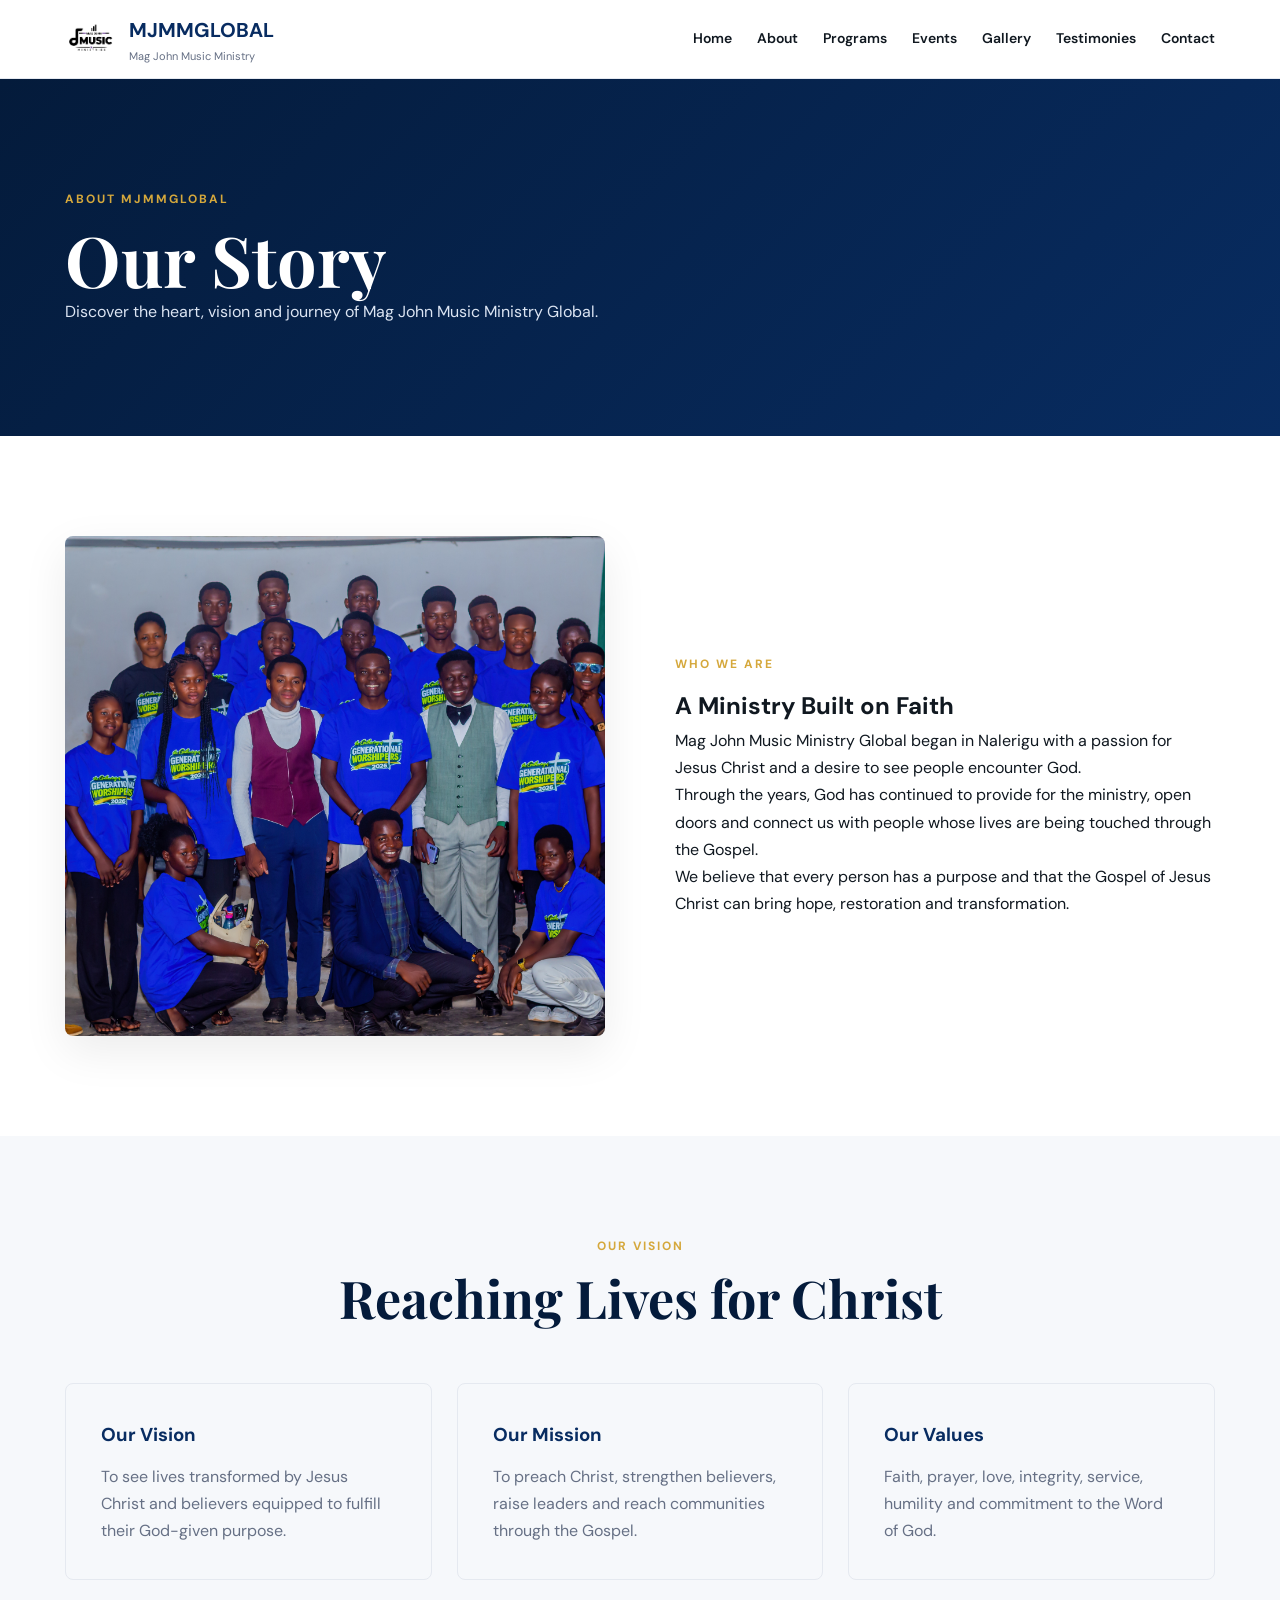
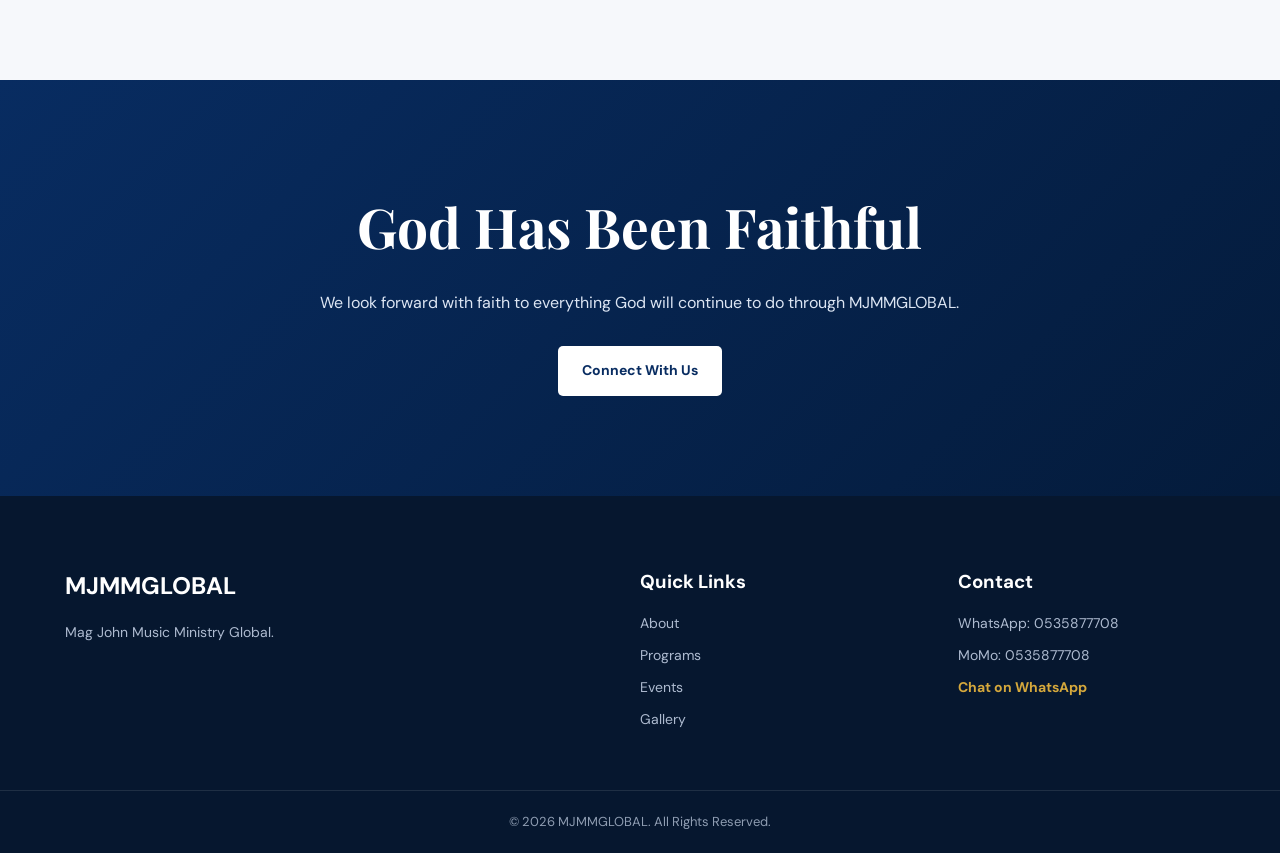
==== about.html @ 942d0200 "Add files via upload" ====
<!DOCTYPE html><html lang="en"><head><meta charset="UTF-8"><meta name="viewport" content="width=device-width, initial-scale=1.0"><title>About Us | MJMMGLOBAL</title><link rel="stylesheet" href="css/style.css"></head><body><header class="header"><div class="container nav-container"><a href="index.html" class="brand"><img src="images/logo.png" alt="MJMMGLOBAL"><div><strong>MJMMGLOBAL</strong><span>Mag John Music Ministry</span></div></a><button class="menu-toggle" id="menuToggle">☰</button><nav id="mainNav"><a href="index.html">Home</a><a href="about.html">About</a><a href="programs.html">Programs</a><a href="events.html">Events</a><a href="gallery.html">Gallery</a><a href="testimonies.html">Testimonies</a><a href="contact.html">Contact</a></nav></div></header><section class="page-hero"><div class="container"><p class="section-label">ABOUT MJMMGLOBAL</p><h1>Our Story</h1><p>Discover the heart, vision and journey of Mag John Music Ministry Global.</p></div></section><section class="section"><div class="container two-column"><div class="image-box"><img src="images/ministry-group.jpg" alt="MJMMGLOBAL Ministry"></div><div><p class="section-label">WHO WE ARE</p><h2>A Ministry Built on Faith</h2><p>Mag John Music Ministry Global began in Nalerigu with a passion for Jesus Christ and a desire to see people encounter God.</p><p>Through the years, God has continued to provide for the ministry, open doors and connect us with people whose lives are being touched through the Gospel.</p><p>We believe that every person has a purpose and that the Gospel of Jesus Christ can bring hope, restoration and transformation.</p></div></div></section><section class="section soft-bg"><div class="container"><div class="section-heading"><p class="section-label">OUR VISION</p><h2>Reaching Lives for Christ</h2></div><div class="vision-grid"><div class="vision-card"><h3>Our Vision</h3><p>To see lives transformed by Jesus Christ and believers equipped to fulfill their God-given purpose.</p></div><div class="vision-card"><h3>Our Mission</h3><p>To preach Christ, strengthen believers, raise leaders and reach communities through the Gospel.</p></div><div class="vision-card"><h3>Our Values</h3><p>Faith, prayer, love, integrity, service, humility and commitment to the Word of God.</p></div></div></div></section><section class="cta"><div class="container"><h2>God Has Been Faithful</h2><p>We look forward with faith to everything God will continue to do through MJMMGLOBAL.</p><a href="contact.html" class="btn btn-light">Connect With Us</a></div></section><footer><div class="container footer-grid"><div><a href="index.html" class="footer-brand">MJMMGLOBAL</a><p>Mag John Music Ministry Global.</p></div><div><h3>Quick Links</h3><a href="about.html">About</a><a href="programs.html">Programs</a><a href="events.html">Events</a><a href="gallery.html">Gallery</a></div><div><h3>Contact</h3><p>WhatsApp: 0535877708</p><p>MoMo: 0535877708</p><a class="whatsapp" href="https://wa.me/233535877708" target="_blank">Chat on WhatsApp</a></div></div><div class="copyright">© <span id="year"></span> MJMMGLOBAL. All Rights Reserved.</div></footer><script src="js/script.js"></script></body></html>
---- css/style.css ----
@import url('https://fonts.googleapis.com/css2?family=DM+Sans:wght@400;500;600;700&family=Playfair+Display:wght@600;700&display=swap');
:root{--blue:#082c61;--dark:#041b3b;--gold:#d5a83c;--white:#fff;--black:#101820;--gray:#667085;--light:#f6f8fb;--border:#e5e9f0;--shadow:0 15px 45px rgba(0,0,0,.08)}
*{box-sizing:border-box;margin:0;padding:0}html{scroll-behavior:smooth}body{font-family:'DM Sans',sans-serif;color:var(--black);line-height:1.7}img{max-width:100%;display:block}a{text-decoration:none;color:inherit}.container{width:min(1150px,92%);margin:auto}
.header{position:sticky;top:0;z-index:1000;background:#fff;border-bottom:1px solid var(--border)}.nav-container{min-height:78px;display:flex;align-items:center;justify-content:space-between;gap:30px}.brand{display:flex;align-items:center;gap:12px}.brand img{width:52px;height:52px;object-fit:contain}.brand strong{display:block;color:var(--blue);font-size:20px}.brand span{display:block;color:var(--gray);font-size:11px}nav{display:flex;gap:25px}nav a{font-size:14px;font-weight:600}nav a:hover,nav a.active{color:var(--blue)}.menu-toggle{display:none;border:0;background:none;font-size:28px}
.hero{min-height:690px;display:flex;align-items:center;position:relative;background:url('../images/ministry-group.jpg') center/cover;color:#fff}.hero-overlay{position:absolute;inset:0;background:linear-gradient(90deg,rgba(4,27,59,.94),rgba(4,27,59,.68),rgba(4,27,59,.25))}.hero-content{position:relative;max-width:760px}.small-title,.section-label{color:var(--gold);font-size:12px;font-weight:700;letter-spacing:2px;text-transform:uppercase;margin-bottom:12px}.hero h1{font-family:'Playfair Display',serif;font-size:clamp(45px,7vw,82px);line-height:1.05;margin-bottom:25px}.hero-text{max-width:650px;font-size:18px;margin-bottom:35px}.hero-buttons{display:flex;gap:14px;flex-wrap:wrap}
.btn{display:inline-flex;align-items:center;justify-content:center;padding:13px 24px;border-radius:5px;font-weight:700;font-size:14px;border:0;cursor:pointer}.btn-primary{background:var(--blue);color:#fff}.btn-light{background:#fff;color:var(--blue)}.section{padding:100px 0}.section-heading{max-width:700px;margin:0 auto 55px;text-align:center}.section-heading h2,.content h2,.mission-content h2{font-family:'Playfair Display',serif;font-size:clamp(34px,5vw,52px);line-height:1.15;color:var(--dark);margin-bottom:20px}.section-heading p:not(.section-label),.content p,.mission-content>p{color:var(--gray)}.two-column,.mission-grid,.contact-grid{display:grid;grid-template-columns:1fr 1fr;gap:70px;align-items:center}.image-box{border-radius:8px;overflow:hidden;box-shadow:var(--shadow)}.image-box img,.mission-image img{width:100%;height:500px;object-fit:cover}.content p{margin-bottom:18px}.text-link{display:inline-block;margin-top:15px;font-weight:700;color:var(--blue)}
.impact{padding:90px 0;background:linear-gradient(135deg,var(--dark),var(--blue));color:#fff}.light h2,.light p{color:#fff}.stats{display:grid;grid-template-columns:repeat(3,1fr);gap:25px;text-align:center}.stat-box{padding:30px;border:1px solid #ffffff22;background:#ffffff0d;border-radius:8px}.stat-box strong{display:block;font-family:'Playfair Display',serif;font-size:48px;color:var(--gold)}.story-grid,.vision-grid{display:grid;grid-template-columns:repeat(3,1fr);gap:25px}.story-card,.vision-card,.program-card,.service-card{padding:35px;border:1px solid var(--border);border-radius:8px}.story-number{color:var(--gold);font-weight:700;margin-bottom:20px}.story-card h3,.vision-card h3,.service-card h3,.program-card h2{color:var(--blue);margin-bottom:12px}.story-card p,.vision-card p,.service-card p,.program-card p{color:var(--gray)}
.mission-section,.soft-bg,.support{padding:100px 0;background:var(--light)}.mission-list div{display:flex;gap:12px;margin:13px 0}.mission-list span{color:var(--gold);font-weight:bold}.cards{display:grid;grid-template-columns:repeat(4,1fr);gap:20px;margin-bottom:40px}.program-grid{display:grid;grid-template-columns:repeat(3,1fr);gap:25px}.service-icon{font-size:30px;margin-bottom:18px}.center{text-align:center}.cta{padding:100px 20px;text-align:center;color:#fff;background:linear-gradient(135deg,var(--blue),var(--dark))}.cta h2{font-family:'Playfair Display',serif;font-size:clamp(36px,5vw,55px);margin-bottom:15px}.cta p{max-width:650px;margin:0 auto 30px;color:#dce5f3}.support-box{display:flex;justify-content:space-between;align-items:center;gap:40px;background:#fff;padding:45px;border-radius:10px;box-shadow:var(--shadow)}.support-box h2{font-family:'Playfair Display',serif;font-size:38px;color:var(--dark)}.support-box p{color:var(--gray)}.momo{min-width:260px;padding:25px;text-align:center;border:1px solid var(--border);border-radius:8px}.momo span{display:block;color:var(--gold);font-weight:700}.momo strong{display:block;font-size:28px;color:var(--blue)}
.page-hero{padding:110px 0;color:#fff;background:linear-gradient(135deg,var(--dark),var(--blue))}.page-hero h1{font-family:'Playfair Display',serif;font-size:clamp(45px,6vw,70px);line-height:1.1}.page-hero p:not(.section-label){color:#dce5f3;max-width:650px}.event-card{display:grid;grid-template-columns:150px 1fr;gap:40px;padding:40px;border:1px solid var(--border);border-radius:8px;margin-bottom:25px}.event-date{background:var(--blue);color:#fff;min-height:140px;display:flex;flex-direction:column;align-items:center;justify-content:center;border-radius:8px}.event-date strong{font-family:'Playfair Display',serif;font-size:32px}.event-info h2{font-family:'Playfair Display',serif;font-size:35px;color:var(--dark)}.event-info p:not(.section-label){color:var(--gray)}.event-details{display:flex;gap:20px;flex-wrap:wrap;color:var(--blue);font-weight:600}.gallery{display:grid;grid-template-columns:repeat(3,1fr);gap:18px}.gallery img{width:100%;height:300px;object-fit:cover;border-radius:8px}.testimony-box{max-width:800px;margin:auto;padding:60px 40px;text-align:center;background:var(--light);border-radius:10px}.quote{font-size:80px;color:var(--gold);height:70px}.testimony-box h2{font-family:'Playfair Display',serif;font-size:40px;color:var(--blue)}.contact-grid{align-items:start}.contact-grid h2{font-family:'Playfair Display',serif;font-size:42px;color:var(--dark)}.contact-item{display:flex;flex-direction:column;padding:17px 0;border-bottom:1px solid var(--border)}.contact-item strong{color:var(--blue)}.contact-item a{color:var(--gold);font-weight:700}.contact-form{background:var(--light);padding:35px;border-radius:8px}.contact-form input,.contact-form textarea{width:100%;padding:15px;border:1px solid var(--border);border-radius:5px;margin-bottom:15px;font-family:inherit}
footer{background:#06172f;color:#fff;padding-top:70px}.footer-grid{display:grid;grid-template-columns:2fr 1fr 1fr;gap:60px;padding-bottom:50px}.footer-brand{display:block;color:#fff;font-size:24px;font-weight:700;margin-bottom:15px}.footer-grid p,.footer-grid a:not(.footer-brand){color:#aebbd0;font-size:14px;display:block;margin-bottom:8px}.footer-grid h3{margin-bottom:15px}.whatsapp{color:var(--gold)!important;font-weight:700}.copyright{padding:20px;border-top:1px solid #ffffff1a;text-align:center;color:#8f9db2;font-size:13px}.reveal{opacity:0;transform:translateY(25px);transition:.7s}.reveal.show{opacity:1;transform:translateY(0)}
@media(max-width:900px){nav{position:absolute;top:78px;left:0;right:0;background:#fff;padding:20px;display:none;flex-direction:column;border-bottom:1px solid var(--border)}nav.open{display:flex}.menu-toggle{display:block}.two-column,.mission-grid,.contact-grid{grid-template-columns:1fr}.cards{grid-template-columns:repeat(2,1fr)}.story-grid,.vision-grid,.program-grid{grid-template-columns:1fr 1fr}.footer-grid{grid-template-columns:1fr 1fr}}@media(max-width:600px){.section{padding:70px 0}.hero{min-height:650px}.hero h1{font-size:48px}.stats,.cards,.story-grid,.vision-grid,.program-grid,.gallery{grid-template-columns:1fr}.support-box{flex-direction:column;align-items:flex-start;padding:30px}.momo{width:100%}.event-card{grid-template-columns:1fr;padding:25px}.footer-grid{grid-template-columns:1fr}.page-hero{padding:80px 0}}
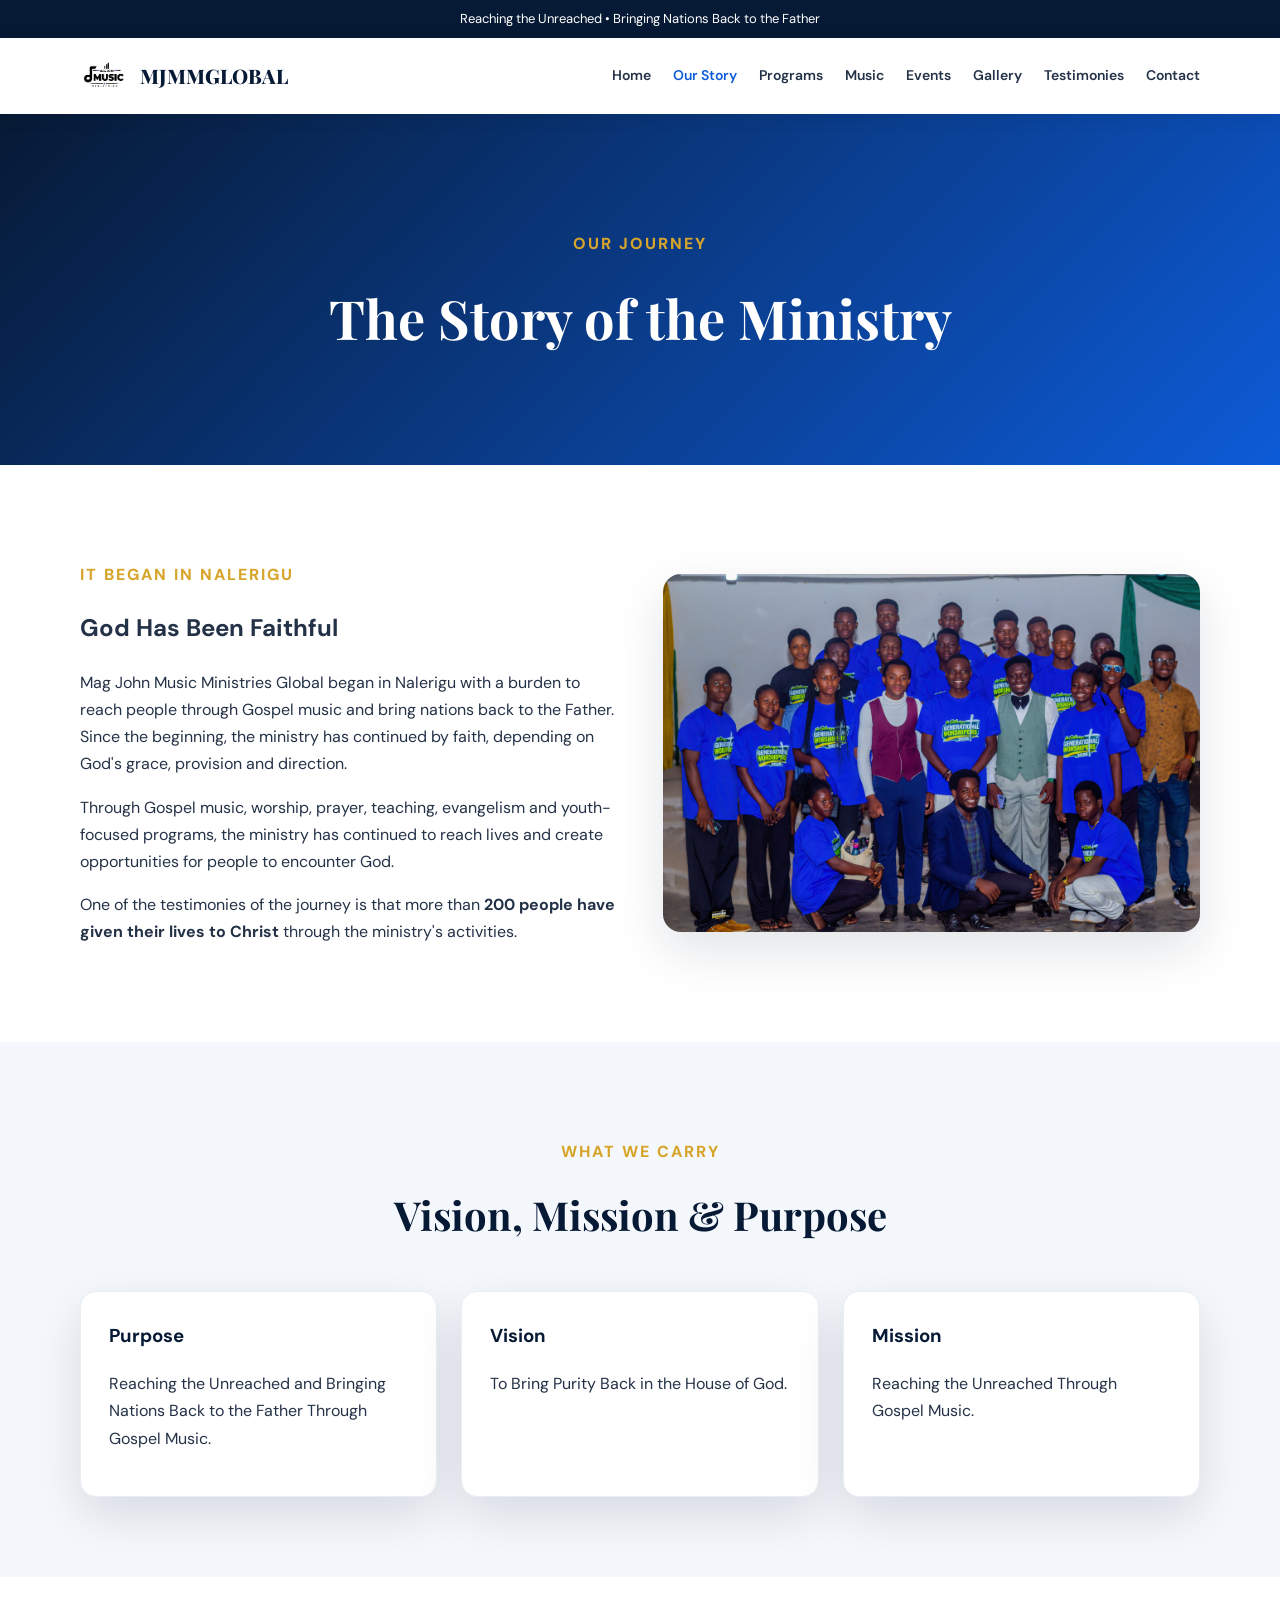
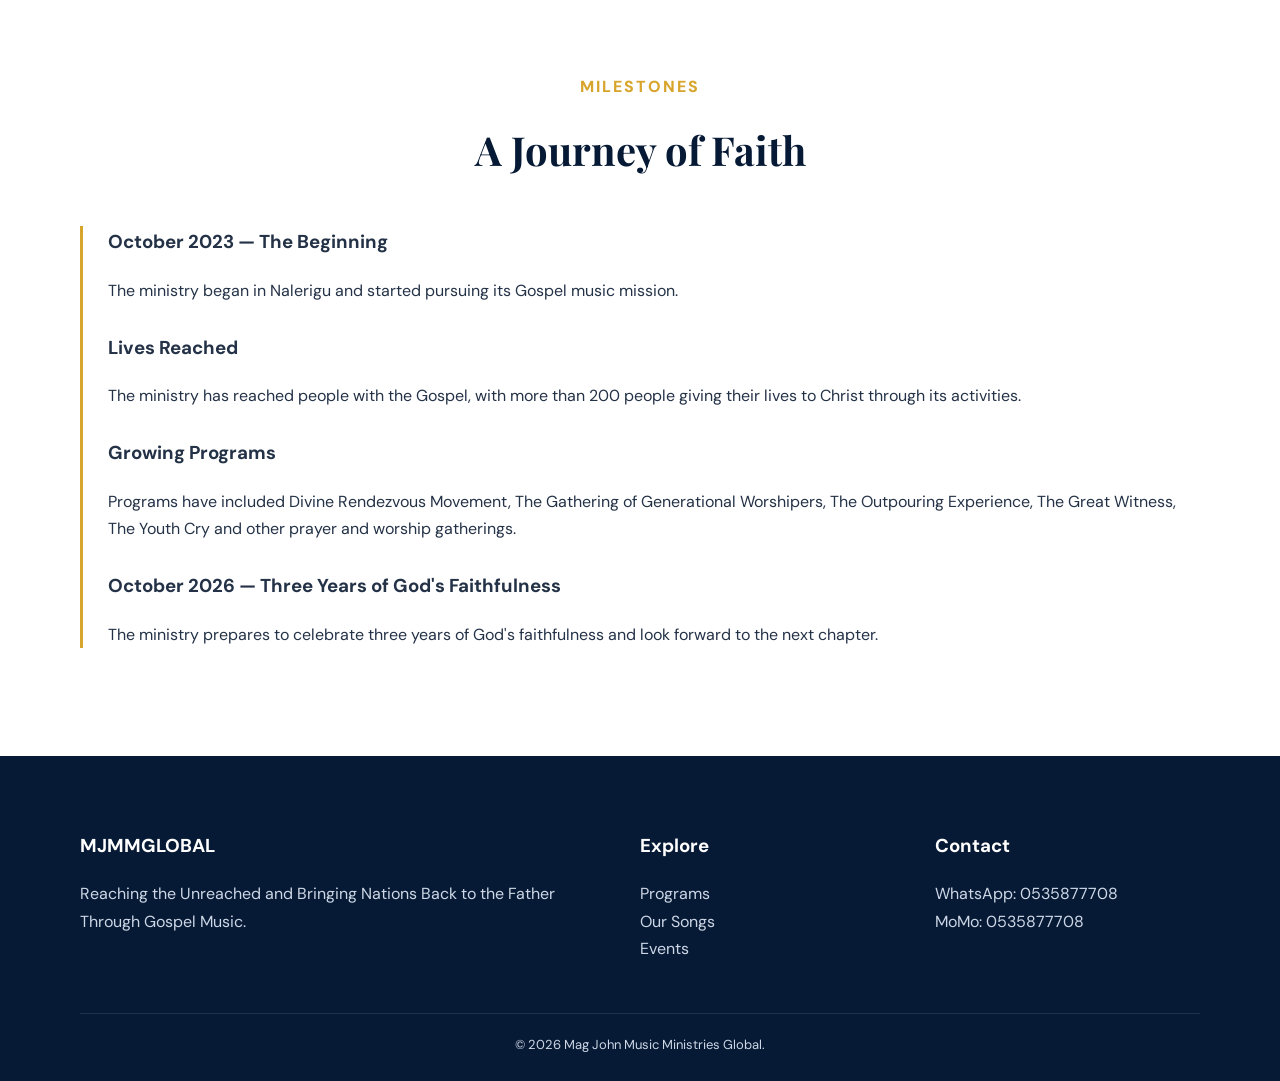
==== commit 260d3fe2: "Update about.html" ====
--- a/about.html
+++ b/about.html
@@ -1 +1 @@
-<!DOCTYPE html><html lang="en"><head><meta charset="UTF-8"><meta name="viewport" content="width=device-width, initial-scale=1.0"><title>About Us | MJMMGLOBAL</title><link rel="stylesheet" href="css/style.css"></head><body><header class="header"><div class="container nav-container"><a href="index.html" class="brand"><img src="images/logo.png" alt="MJMMGLOBAL"><div><strong>MJMMGLOBAL</strong><span>Mag John Music Ministry</span></div></a><button class="menu-toggle" id="menuToggle">☰</button><nav id="mainNav"><a href="index.html">Home</a><a href="about.html">About</a><a href="programs.html">Programs</a><a href="events.html">Events</a><a href="gallery.html">Gallery</a><a href="testimonies.html">Testimonies</a><a href="contact.html">Contact</a></nav></div></header><section class="page-hero"><div class="container"><p class="section-label">ABOUT MJMMGLOBAL</p><h1>Our Story</h1><p>Discover the heart, vision and journey of Mag John Music Ministry Global.</p></div></section><section class="section"><div class="container two-column"><div class="image-box"><img src="images/ministry-group.jpg" alt="MJMMGLOBAL Ministry"></div><div><p class="section-label">WHO WE ARE</p><h2>A Ministry Built on Faith</h2><p>Mag John Music Ministry Global began in Nalerigu with a passion for Jesus Christ and a desire to see people encounter God.</p><p>Through the years, God has continued to provide for the ministry, open doors and connect us with people whose lives are being touched through the Gospel.</p><p>We believe that every person has a purpose and that the Gospel of Jesus Christ can bring hope, restoration and transformation.</p></div></div></section><section class="section soft-bg"><div class="container"><div class="section-heading"><p class="section-label">OUR VISION</p><h2>Reaching Lives for Christ</h2></div><div class="vision-grid"><div class="vision-card"><h3>Our Vision</h3><p>To see lives transformed by Jesus Christ and believers equipped to fulfill their God-given purpose.</p></div><div class="vision-card"><h3>Our Mission</h3><p>To preach Christ, strengthen believers, raise leaders and reach communities through the Gospel.</p></div><div class="vision-card"><h3>Our Values</h3><p>Faith, prayer, love, integrity, service, humility and commitment to the Word of God.</p></div></div></div></section><section class="cta"><div class="container"><h2>God Has Been Faithful</h2><p>We look forward with faith to everything God will continue to do through MJMMGLOBAL.</p><a href="contact.html" class="btn btn-light">Connect With Us</a></div></section><footer><div class="container footer-grid"><div><a href="index.html" class="footer-brand">MJMMGLOBAL</a><p>Mag John Music Ministry Global.</p></div><div><h3>Quick Links</h3><a href="about.html">About</a><a href="programs.html">Programs</a><a href="events.html">Events</a><a href="gallery.html">Gallery</a></div><div><h3>Contact</h3><p>WhatsApp: 0535877708</p><p>MoMo: 0535877708</p><a class="whatsapp" href="https://wa.me/233535877708" target="_blank">Chat on WhatsApp</a></div></div><div class="copyright">© <span id="year"></span> MJMMGLOBAL. All Rights Reserved.</div></footer><script src="js/script.js"></script></body></html>+<!doctype html><html lang="en"><head><meta charset="utf-8"><meta name="viewport" content="width=device-width,initial-scale=1"><title>Our Story | MJMMGLOBAL</title><link rel="stylesheet" href="css/style.css"></head><body><div class="topbar">Reaching the Unreached • Bringing Nations Back to the Father</div><nav class="navbar"><div class="container nav-inner"><a class="brand" href="index.html"><img src="images/logo.png" alt="MJMMGLOBAL logo"><span>MJMMGLOBAL</span></a><button class="menu">☰</button><div class="nav-links"><a href="index.html">Home</a><a class="active" href="about.html">Our Story</a><a href="programs.html">Programs</a><a href="music.html">Music</a><a href="events.html">Events</a><a href="gallery.html">Gallery</a><a href="testimonies.html">Testimonies</a><a href="contact.html">Contact</a></div></div></nav><header class="page-hero"><div class="container"><p class="eyebrow">Our Journey</p><h1>The Story of the Ministry</h1></div></header><section><div class="container story"><div><p class="eyebrow">It Began in Nalerigu</p><h2>God Has Been Faithful</h2><p>Mag John Music Ministries Global began in Nalerigu with a burden to reach people through Gospel music and bring nations back to the Father. Since the beginning, the ministry has continued by faith, depending on God's grace, provision and direction.</p><p>Through Gospel music, worship, prayer, teaching, evangelism and youth-focused programs, the ministry has continued to reach lives and create opportunities for people to encounter God.</p><p>One of the testimonies of the journey is that more than <strong>200 people have given their lives to Christ</strong> through the ministry's activities.</p></div><img src="images/ministry-group.jpg" alt="Mag John Music Ministries Global group"></div></section><section style="background:#f4f7fb"><div class="container"><div class="section-head"><p class="eyebrow">What We Carry</p><h2>Vision, Mission & Purpose</h2></div><div class="grid"><div class="card"><h3>Purpose</h3><p>Reaching the Unreached and Bringing Nations Back to the Father Through Gospel Music.</p></div><div class="card"><h3>Vision</h3><p>To Bring Purity Back in the House of God.</p></div><div class="card"><h3>Mission</h3><p>Reaching the Unreached Through Gospel Music.</p></div></div></div></section><section><div class="container"><div class="section-head"><p class="eyebrow">Milestones</p><h2>A Journey of Faith</h2></div><div class="timeline"><article><h3>October 2023 — The Beginning</h3><p>The ministry began in Nalerigu and started pursuing its Gospel music mission.</p></article><article><h3>Lives Reached</h3><p>The ministry has reached people with the Gospel, with more than 200 people giving their lives to Christ through its activities.</p></article><article><h3>Growing Programs</h3><p>Programs have included Divine Rendezvous Movement, The Gathering of Generational Worshipers, The Outpouring Experience, The Great Witness, The Youth Cry and other prayer and worship gatherings.</p></article><article><h3>October 2026 — Three Years of God's Faithfulness</h3><p>The ministry prepares to celebrate three years of God's faithfulness and look forward to the next chapter.</p></article></div></div></section><footer class="footer"><div class="container"><div class="footer-grid"><div><h3>MJMMGLOBAL</h3><p>Reaching the Unreached and Bringing Nations Back to the Father Through Gospel Music.</p></div><div><h3>Explore</h3><p><a href="programs.html">Programs</a><br><a href="music.html">Our Songs</a><br><a href="events.html">Events</a></p></div><div><h3>Contact</h3><p>WhatsApp: 0535877708<br>MoMo: 0535877708</p></div></div><div class="copyright">© <span class="year"></span> Mag John Music Ministries Global.</div></div></footer><script src="js/script.js"></script></body></html>
--- a/css/style.css
+++ b/css/style.css
@@ -1,11 +1,2 @@
-@import url('https://fonts.googleapis.com/css2?family=DM+Sans:wght@400;500;600;700&family=Playfair+Display:wght@600;700&display=swap');
-:root{--blue:#082c61;--dark:#041b3b;--gold:#d5a83c;--white:#fff;--black:#101820;--gray:#667085;--light:#f6f8fb;--border:#e5e9f0;--shadow:0 15px 45px rgba(0,0,0,.08)}
-*{box-sizing:border-box;margin:0;padding:0}html{scroll-behavior:smooth}body{font-family:'DM Sans',sans-serif;color:var(--black);line-height:1.7}img{max-width:100%;display:block}a{text-decoration:none;color:inherit}.container{width:min(1150px,92%);margin:auto}
-.header{position:sticky;top:0;z-index:1000;background:#fff;border-bottom:1px solid var(--border)}.nav-container{min-height:78px;display:flex;align-items:center;justify-content:space-between;gap:30px}.brand{display:flex;align-items:center;gap:12px}.brand img{width:52px;height:52px;object-fit:contain}.brand strong{display:block;color:var(--blue);font-size:20px}.brand span{display:block;color:var(--gray);font-size:11px}nav{display:flex;gap:25px}nav a{font-size:14px;font-weight:600}nav a:hover,nav a.active{color:var(--blue)}.menu-toggle{display:none;border:0;background:none;font-size:28px}
-.hero{min-height:690px;display:flex;align-items:center;position:relative;background:url('../images/ministry-group.jpg') center/cover;color:#fff}.hero-overlay{position:absolute;inset:0;background:linear-gradient(90deg,rgba(4,27,59,.94),rgba(4,27,59,.68),rgba(4,27,59,.25))}.hero-content{position:relative;max-width:760px}.small-title,.section-label{color:var(--gold);font-size:12px;font-weight:700;letter-spacing:2px;text-transform:uppercase;margin-bottom:12px}.hero h1{font-family:'Playfair Display',serif;font-size:clamp(45px,7vw,82px);line-height:1.05;margin-bottom:25px}.hero-text{max-width:650px;font-size:18px;margin-bottom:35px}.hero-buttons{display:flex;gap:14px;flex-wrap:wrap}
-.btn{display:inline-flex;align-items:center;justify-content:center;padding:13px 24px;border-radius:5px;font-weight:700;font-size:14px;border:0;cursor:pointer}.btn-primary{background:var(--blue);color:#fff}.btn-light{background:#fff;color:var(--blue)}.section{padding:100px 0}.section-heading{max-width:700px;margin:0 auto 55px;text-align:center}.section-heading h2,.content h2,.mission-content h2{font-family:'Playfair Display',serif;font-size:clamp(34px,5vw,52px);line-height:1.15;color:var(--dark);margin-bottom:20px}.section-heading p:not(.section-label),.content p,.mission-content>p{color:var(--gray)}.two-column,.mission-grid,.contact-grid{display:grid;grid-template-columns:1fr 1fr;gap:70px;align-items:center}.image-box{border-radius:8px;overflow:hidden;box-shadow:var(--shadow)}.image-box img,.mission-image img{width:100%;height:500px;object-fit:cover}.content p{margin-bottom:18px}.text-link{display:inline-block;margin-top:15px;font-weight:700;color:var(--blue)}
-.impact{padding:90px 0;background:linear-gradient(135deg,var(--dark),var(--blue));color:#fff}.light h2,.light p{color:#fff}.stats{display:grid;grid-template-columns:repeat(3,1fr);gap:25px;text-align:center}.stat-box{padding:30px;border:1px solid #ffffff22;background:#ffffff0d;border-radius:8px}.stat-box strong{display:block;font-family:'Playfair Display',serif;font-size:48px;color:var(--gold)}.story-grid,.vision-grid{display:grid;grid-template-columns:repeat(3,1fr);gap:25px}.story-card,.vision-card,.program-card,.service-card{padding:35px;border:1px solid var(--border);border-radius:8px}.story-number{color:var(--gold);font-weight:700;margin-bottom:20px}.story-card h3,.vision-card h3,.service-card h3,.program-card h2{color:var(--blue);margin-bottom:12px}.story-card p,.vision-card p,.service-card p,.program-card p{color:var(--gray)}
-.mission-section,.soft-bg,.support{padding:100px 0;background:var(--light)}.mission-list div{display:flex;gap:12px;margin:13px 0}.mission-list span{color:var(--gold);font-weight:bold}.cards{display:grid;grid-template-columns:repeat(4,1fr);gap:20px;margin-bottom:40px}.program-grid{display:grid;grid-template-columns:repeat(3,1fr);gap:25px}.service-icon{font-size:30px;margin-bottom:18px}.center{text-align:center}.cta{padding:100px 20px;text-align:center;color:#fff;background:linear-gradient(135deg,var(--blue),var(--dark))}.cta h2{font-family:'Playfair Display',serif;font-size:clamp(36px,5vw,55px);margin-bottom:15px}.cta p{max-width:650px;margin:0 auto 30px;color:#dce5f3}.support-box{display:flex;justify-content:space-between;align-items:center;gap:40px;background:#fff;padding:45px;border-radius:10px;box-shadow:var(--shadow)}.support-box h2{font-family:'Playfair Display',serif;font-size:38px;color:var(--dark)}.support-box p{color:var(--gray)}.momo{min-width:260px;padding:25px;text-align:center;border:1px solid var(--border);border-radius:8px}.momo span{display:block;color:var(--gold);font-weight:700}.momo strong{display:block;font-size:28px;color:var(--blue)}
-.page-hero{padding:110px 0;color:#fff;background:linear-gradient(135deg,var(--dark),var(--blue))}.page-hero h1{font-family:'Playfair Display',serif;font-size:clamp(45px,6vw,70px);line-height:1.1}.page-hero p:not(.section-label){color:#dce5f3;max-width:650px}.event-card{display:grid;grid-template-columns:150px 1fr;gap:40px;padding:40px;border:1px solid var(--border);border-radius:8px;margin-bottom:25px}.event-date{background:var(--blue);color:#fff;min-height:140px;display:flex;flex-direction:column;align-items:center;justify-content:center;border-radius:8px}.event-date strong{font-family:'Playfair Display',serif;font-size:32px}.event-info h2{font-family:'Playfair Display',serif;font-size:35px;color:var(--dark)}.event-info p:not(.section-label){color:var(--gray)}.event-details{display:flex;gap:20px;flex-wrap:wrap;color:var(--blue);font-weight:600}.gallery{display:grid;grid-template-columns:repeat(3,1fr);gap:18px}.gallery img{width:100%;height:300px;object-fit:cover;border-radius:8px}.testimony-box{max-width:800px;margin:auto;padding:60px 40px;text-align:center;background:var(--light);border-radius:10px}.quote{font-size:80px;color:var(--gold);height:70px}.testimony-box h2{font-family:'Playfair Display',serif;font-size:40px;color:var(--blue)}.contact-grid{align-items:start}.contact-grid h2{font-family:'Playfair Display',serif;font-size:42px;color:var(--dark)}.contact-item{display:flex;flex-direction:column;padding:17px 0;border-bottom:1px solid var(--border)}.contact-item strong{color:var(--blue)}.contact-item a{color:var(--gold);font-weight:700}.contact-form{background:var(--light);padding:35px;border-radius:8px}.contact-form input,.contact-form textarea{width:100%;padding:15px;border:1px solid var(--border);border-radius:5px;margin-bottom:15px;font-family:inherit}
-footer{background:#06172f;color:#fff;padding-top:70px}.footer-grid{display:grid;grid-template-columns:2fr 1fr 1fr;gap:60px;padding-bottom:50px}.footer-brand{display:block;color:#fff;font-size:24px;font-weight:700;margin-bottom:15px}.footer-grid p,.footer-grid a:not(.footer-brand){color:#aebbd0;font-size:14px;display:block;margin-bottom:8px}.footer-grid h3{margin-bottom:15px}.whatsapp{color:var(--gold)!important;font-weight:700}.copyright{padding:20px;border-top:1px solid #ffffff1a;text-align:center;color:#8f9db2;font-size:13px}.reveal{opacity:0;transform:translateY(25px);transition:.7s}.reveal.show{opacity:1;transform:translateY(0)}
-@media(max-width:900px){nav{position:absolute;top:78px;left:0;right:0;background:#fff;padding:20px;display:none;flex-direction:column;border-bottom:1px solid var(--border)}nav.open{display:flex}.menu-toggle{display:block}.two-column,.mission-grid,.contact-grid{grid-template-columns:1fr}.cards{grid-template-columns:repeat(2,1fr)}.story-grid,.vision-grid,.program-grid{grid-template-columns:1fr 1fr}.footer-grid{grid-template-columns:1fr 1fr}}@media(max-width:600px){.section{padding:70px 0}.hero{min-height:650px}.hero h1{font-size:48px}.stats,.cards,.story-grid,.vision-grid,.program-grid,.gallery{grid-template-columns:1fr}.support-box{flex-direction:column;align-items:flex-start;padding:30px}.momo{width:100%}.event-card{grid-template-columns:1fr;padding:25px}.footer-grid{grid-template-columns:1fr}.page-hero{padding:80px 0}}
+@import url('https://fonts.googleapis.com/css2?family=DM+Sans:wght@400;500;600;700&family=Playfair+Display:wght@600;700;800&display=swap');
+:root{--navy:#071a35;--blue:#0d5bd7;--gold:#d7a52b;--white:#fff;--light:#f4f7fb;--text:#243247;--muted:#65748a;--shadow:0 18px 50px rgba(7,26,53,.12)}*{box-sizing:border-box}html{scroll-behavior:smooth}body{margin:0;font-family:'DM Sans',Arial,sans-serif;color:var(--text);background:#fff;line-height:1.7}a{text-decoration:none;color:inherit}.container{width:min(1120px,92%);margin:auto}.topbar{background:var(--navy);color:#fff;text-align:center;padding:8px;font-size:13px}.navbar{position:sticky;top:0;z-index:100;background:rgba(255,255,255,.96);backdrop-filter:blur(10px);box-shadow:0 4px 18px rgba(0,0,0,.07)}.nav-inner{min-height:76px;display:flex;align-items:center;justify-content:space-between}.brand{display:flex;align-items:center;gap:12px;font-weight:800;color:var(--navy)}.brand img{width:48px;height:48px;object-fit:contain}.brand span{font-family:'Playfair Display',serif;font-size:20px}.nav-links{display:flex;gap:22px;align-items:center}.nav-links a{font-weight:600;font-size:14px}.nav-links a:hover,.nav-links .active{color:var(--blue)}.menu{display:none;border:0;background:none;font-size:28px}.hero{min-height:650px;display:grid;place-items:center;text-align:center;color:#fff;background:linear-gradient(135deg,rgba(7,26,53,.93),rgba(13,91,215,.72)),url('../images/ministry-group.jpg') center/cover}.hero h1{font:800 clamp(42px,7vw,78px)/1.05 'Playfair Display',serif;margin:15px 0}.hero p{max-width:760px;margin:0 auto 30px;font-size:18px}.eyebrow{color:var(--gold);font-weight:800;text-transform:uppercase;letter-spacing:2px}.btn{display:inline-block;padding:13px 22px;border-radius:8px;background:var(--blue);color:#fff;font-weight:700;margin:5px}.btn.gold{background:var(--gold);color:var(--navy)}.btn.outline{background:transparent;border:1px solid rgba(255,255,255,.7)}section{padding:80px 0}.section-head{text-align:center;max-width:760px;margin:0 auto 42px}.section-head h2,h1{font-family:'Playfair Display',serif;color:var(--navy)}.section-head h2{font-size:40px;margin:8px 0}.grid{display:grid;grid-template-columns:repeat(3,1fr);gap:24px}.card{background:#fff;border-radius:16px;padding:28px;box-shadow:var(--shadow);border:1px solid #e9eef5}.card h3{color:var(--navy);margin-top:0}.card img{width:100%;height:210px;object-fit:cover;border-radius:12px}.story{display:grid;grid-template-columns:1fr 1fr;gap:45px;align-items:center}.story img{width:100%;border-radius:18px;box-shadow:var(--shadow)}.stats{display:grid;grid-template-columns:repeat(3,1fr);gap:15px;margin-top:30px}.stat{background:var(--light);padding:25px;text-align:center;border-radius:14px}.stat strong{display:block;font-size:34px;color:var(--blue)}.event-banner{background:linear-gradient(120deg,var(--navy),#0d5bd7);color:#fff;border-radius:24px;padding:55px;text-align:center;box-shadow:var(--shadow)}.event-banner h2{font:800 44px 'Playfair Display',serif;margin:8px}.countdown{display:flex;justify-content:center;gap:12px;flex-wrap:wrap;margin:30px 0}.countdown div{background:rgba(255,255,255,.13);border:1px solid rgba(255,255,255,.2);border-radius:12px;padding:15px 22px;min-width:105px}.countdown strong{display:block;font-size:30px}.page-hero{padding:100px 0;background:linear-gradient(135deg,var(--navy),#0d5bd7);color:#fff;text-align:center}.page-hero h1{color:#fff;font-size:54px;margin:0}.music-card{display:flex;align-items:center;justify-content:space-between;gap:20px}.music-icon{width:58px;height:58px;border-radius:50%;background:var(--light);display:grid;place-items:center;font-size:24px}.timeline{border-left:3px solid var(--gold);padding-left:25px}.timeline article{margin-bottom:28px}.contact-box{display:grid;grid-template-columns:1fr 1fr;gap:25px}.contact-item{padding:25px;background:var(--light);border-radius:14px}.footer{background:var(--navy);color:#cdd7e6;padding:55px 0 25px}.footer-grid{display:grid;grid-template-columns:2fr 1fr 1fr;gap:30px}.footer h3{color:#fff}.copyright{text-align:center;border-top:1px solid rgba(255,255,255,.1);margin-top:35px;padding-top:20px;font-size:13px}.reveal{animation:up .7s ease both}@keyframes up{from{opacity:0;transform:translateY(20px)}to{opacity:1;transform:none}}@media(max-width:850px){.nav-links{display:none;position:absolute;left:0;right:0;top:76px;background:#fff;padding:20px;flex-direction:column}.nav-links.show{display:flex}.menu{display:block}.grid,.story,.contact-box,.footer-grid{grid-template-columns:1fr}.stats{grid-template-columns:1fr}.hero{min-height:580px}.page-hero h1{font-size:40px}.event-banner{padding:35px 20px}.event-banner h2{font-size:34px}}
